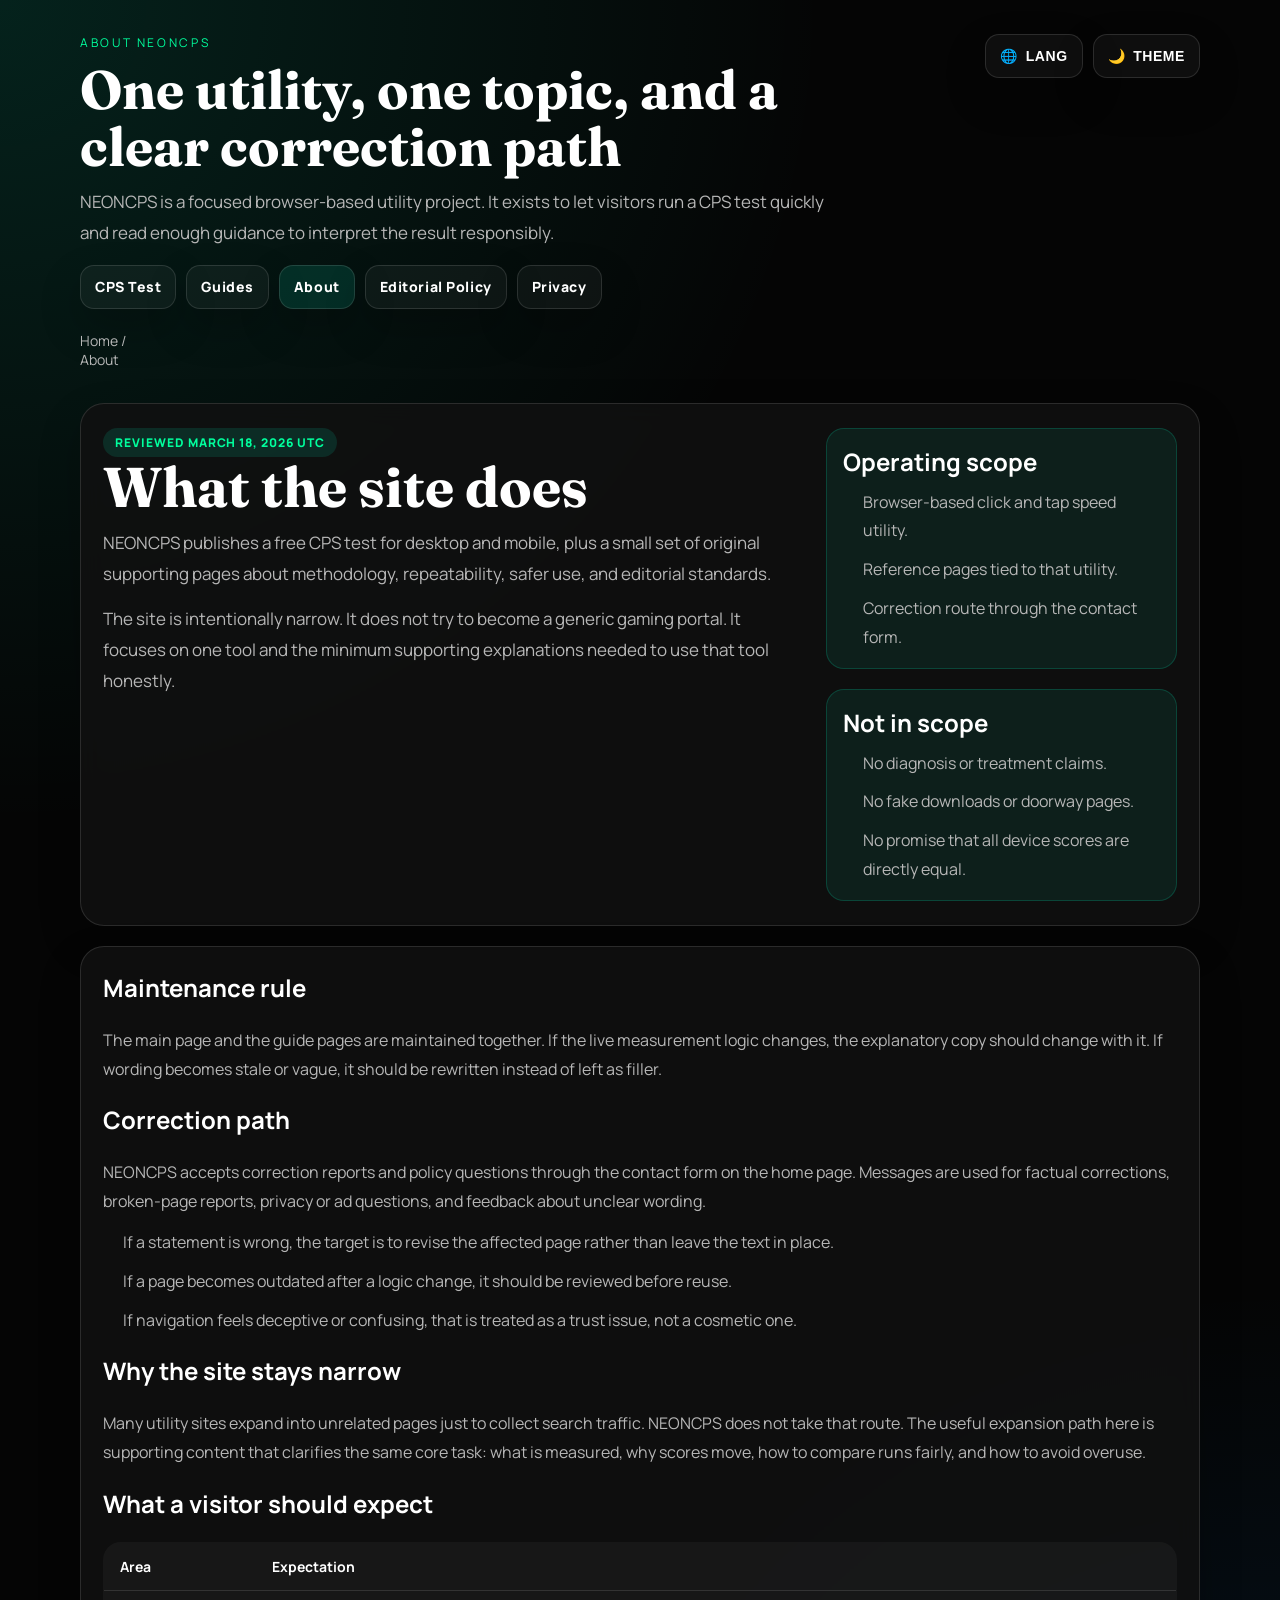
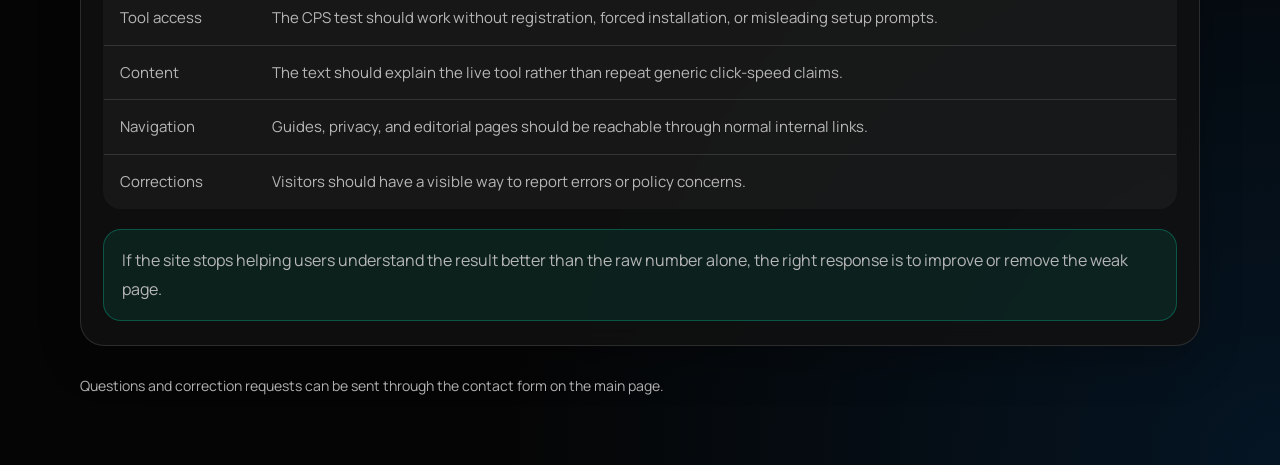
==== about/index.html @ b500c06c "Localize guide pages and fix favicon redirect" ====
<!DOCTYPE html>
<html lang="en">
<head>
  <meta charset="UTF-8">
  <meta name="viewport" content="width=device-width, initial-scale=1.0">
  <meta name="robots" content="index,follow,max-snippet:-1,max-image-preview:large,max-video-preview:-1">
  <meta name="description" content="About NEONCPS: site purpose, scope, maintenance rules, correction route, and how the CPS tool is reviewed and updated.">
  <meta name="author" content="NEONCPS">
  <meta name="google-adsense-account" content="ca-pub-9418686584056529">
  <meta name="theme-color" content="#050505">
  <link rel="canonical" href="https://neoncps.com/about/">
  <meta property="og:title" content="About NEONCPS | Scope, Purpose, and Contact Route">
  <meta property="og:description" content="Learn what NEONCPS is for, how its content is maintained, what the site does not claim, and how to report corrections.">
  <meta property="og:type" content="website">
  <meta property="og:url" content="https://neoncps.com/about/">
  <meta property="og:image" content="https://neoncps.com/og-image.png">
  <meta name="twitter:card" content="summary_large_image">
  <meta name="twitter:title" content="About NEONCPS | Scope, Purpose, and Contact Route">
  <meta name="twitter:description" content="Learn what NEONCPS is for, how its content is maintained, what the site does not claim, and how to report corrections.">
  <meta name="twitter:image" content="https://neoncps.com/og-image.png">
  <link rel="icon" href="/favicon.png" sizes="256x256" type="image/png">
  <link rel="icon" href="/favicon.svg" sizes="any" type="image/svg+xml">
  <link rel="apple-touch-icon" href="/favicon.png">
  <link rel="shortcut icon" href="/favicon.png" type="image/png">
  <title>About NEONCPS | Scope, Purpose, and Contact Route</title>
  <link rel="stylesheet" href="/docs.css">
  <script type="application/ld+json">
{
  "@context": "https://schema.org",
  "@type": "AboutPage",
  "url": "https://neoncps.com/about/",
  "name": "About NEONCPS",
  "description": "Scope, maintenance standards, and correction route for the NEONCPS site.",
  "dateModified": "2026-03-18"
}
  </script>
  <script defer src="/docs.js"></script>
</head>
<body class="lang-en">
<header class="shell topbar">
  <div class="topbar-row">
    <div class="title-block">
      <p class="eyebrow"><span class="lang-inline" data-lang="en">About NEONCPS</span><span class="lang-inline" data-lang="ko">NEONCPS 소개</span></p>
      <h1><span data-lang="en">One utility, one topic, and a clear correction path</span><span data-lang="ko">하나의 도구, 하나의 주제, 그리고 분명한 정정 경로</span></h1>
      <p class="sub" data-lang="en">NEONCPS is a focused browser-based utility project. It exists to let visitors run a CPS test quickly and read enough guidance to interpret the result responsibly.</p>
      <p class="sub" data-lang="ko">NEONCPS는 주제를 좁게 잡은 브라우저 기반 유틸리티 프로젝트입니다. 방문자가 빠르게 CPS 테스트를 하고, 그 결과를 무리 없이 해석할 수 있도록 필요한 설명까지 함께 제공합니다.</p>
    </div>
    <div class="topbar-actions">
      <button class="topbar-card" id="langToggle" type="button"><span>🌐</span><span id="langToggleText" data-i18n="langButton">LANG</span></button>
      <button class="topbar-card" id="themeToggle" type="button"><span id="themeIcon">🌙</span><span data-i18n="theme">THEME</span></button>
    </div>
  </div>
  <nav class="site-nav" aria-label="Primary">
    <a href="/"><span class="lang-inline" data-lang="en">CPS Test</span><span class="lang-inline" data-lang="ko">CPS 테스트</span></a>
    <a href="/guides/"><span class="lang-inline" data-lang="en">Guides</span><span class="lang-inline" data-lang="ko">가이드</span></a>
    <a href="/about/" aria-current="page"><span class="lang-inline" data-lang="en">About</span><span class="lang-inline" data-lang="ko">소개</span></a>
    <a href="/editorial-policy/"><span class="lang-inline" data-lang="en">Editorial Policy</span><span class="lang-inline" data-lang="ko">편집 기준</span></a>
    <a href="/privacy/"><span class="lang-inline" data-lang="en">Privacy</span><span class="lang-inline" data-lang="ko">개인정보</span></a>
  </nav>
</header>

<main class="shell article-shell">
  <div class="breadcrumbs"><a href="/">Home</a> / <span data-lang="en">About</span><span data-lang="ko">소개</span></div>

  <section class="panel hero-grid">
    <div class="hero-copy">
      <span class="kicker"><span class="lang-inline" data-lang="en">Reviewed March 18, 2026 UTC</span><span class="lang-inline" data-lang="ko">2026년 3월 18일 UTC 검토</span></span>
      <h1><span data-lang="en">What the site does</span><span data-lang="ko">이 사이트가 하는 일</span></h1>
      <p data-lang="en">NEONCPS publishes a free CPS test for desktop and mobile, plus a small set of original supporting pages about methodology, repeatability, safer use, and editorial standards.</p>
      <p data-lang="ko">NEONCPS는 데스크톱과 모바일에서 쓸 수 있는 무료 CPS 테스트와 함께, 측정 원리, 반복 비교, 안전한 사용, 편집 기준을 설명하는 독립 문서를 제공합니다.</p>
      <p data-lang="en">The site is intentionally narrow. It does not try to become a generic gaming portal. It focuses on one tool and the minimum supporting explanations needed to use that tool honestly.</p>
      <p data-lang="ko">사이트는 의도적으로 범위를 좁게 유지합니다. 일반 게임 포털처럼 확장하는 대신, 하나의 도구와 그 도구를 정직하게 이해하는 데 필요한 설명에 집중합니다.</p>
    </div>
    <aside class="hero-meta">
      <div class="meta-card">
        <h2><span data-lang="en">Operating scope</span><span data-lang="ko">운영 범위</span></h2>
        <ul class="meta-list">
          <li data-lang="en">Browser-based click and tap speed utility.</li>
          <li data-lang="ko">브라우저 기반 클릭·탭 속도 유틸리티.</li>
          <li data-lang="en">Reference pages tied to that utility.</li>
          <li data-lang="ko">그 유틸리티에 연결된 참고 문서.</li>
          <li data-lang="en">Correction route through the contact form.</li>
          <li data-lang="ko">문의 폼을 통한 정정 요청 경로.</li>
        </ul>
      </div>
      <div class="meta-card">
        <h2><span data-lang="en">Not in scope</span><span data-lang="ko">하지 않는 일</span></h2>
        <ul class="meta-list">
          <li data-lang="en">No diagnosis or treatment claims.</li>
          <li data-lang="ko">진단이나 치료 목적을 주장하지 않습니다.</li>
          <li data-lang="en">No fake downloads or doorway pages.</li>
          <li data-lang="ko">가짜 다운로드 버튼이나 도어웨이 페이지를 만들지 않습니다.</li>
          <li data-lang="en">No promise that all device scores are directly equal.</li>
          <li data-lang="ko">모든 기기 점수가 직접 동등하다고 말하지 않습니다.</li>
        </ul>
      </div>
    </aside>
  </section>

  <section class="panel article-body">
    <section>
      <h2><span data-lang="en">Maintenance rule</span><span data-lang="ko">유지보수 원칙</span></h2>
      <p data-lang="en">The main page and the guide pages are maintained together. If the live measurement logic changes, the explanatory copy should change with it. If wording becomes stale or vague, it should be rewritten instead of left as filler.</p>
      <p data-lang="ko">메인 페이지와 가이드 페이지는 함께 관리합니다. 실제 측정 로직이 바뀌면 설명 문구도 같이 바뀌어야 합니다. 문장이 낡거나 모호해지면 그대로 두지 않고 다시 써야 합니다.</p>
    </section>

    <section>
      <h2><span data-lang="en">Correction path</span><span data-lang="ko">정정 요청 경로</span></h2>
      <p data-lang="en">NEONCPS accepts correction reports and policy questions through the contact form on the home page. Messages are used for factual corrections, broken-page reports, privacy or ad questions, and feedback about unclear wording.</p>
      <p data-lang="ko">NEONCPS는 홈 페이지 문의 폼을 통해 정정 요청과 정책 관련 질문을 받습니다. 사실 오류, 깨진 페이지, 개인정보 및 광고 문의, 애매한 문장에 대한 피드백이 그 대상입니다.</p>
      <ul>
        <li data-lang="en">If a statement is wrong, the target is to revise the affected page rather than leave the text in place.</li>
        <li data-lang="ko">문장이 틀렸다면 그대로 두지 않고 해당 페이지를 수정하는 것이 원칙입니다.</li>
        <li data-lang="en">If a page becomes outdated after a logic change, it should be reviewed before reuse.</li>
        <li data-lang="ko">로직 변경 후 페이지가 오래되었다면 다시 쓰기 전에 먼저 검토해야 합니다.</li>
        <li data-lang="en">If navigation feels deceptive or confusing, that is treated as a trust issue, not a cosmetic one.</li>
        <li data-lang="ko">탐색이 기만적이거나 헷갈린다는 제보는 단순 미관 문제가 아니라 신뢰 문제로 봅니다.</li>
      </ul>
    </section>

    <section>
      <h2><span data-lang="en">Why the site stays narrow</span><span data-lang="ko">왜 범위를 좁게 유지하는가</span></h2>
      <p data-lang="en">Many utility sites expand into unrelated pages just to collect search traffic. NEONCPS does not take that route. The useful expansion path here is supporting content that clarifies the same core task: what is measured, why scores move, how to compare runs fairly, and how to avoid overuse.</p>
      <p data-lang="ko">많은 유틸리티 사이트가 검색 트래픽을 위해 관련 없는 페이지를 늘립니다. NEONCPS는 그 길을 택하지 않습니다. 여기서 의미 있는 확장은 무엇을 재는지, 왜 점수가 흔들리는지, 어떻게 공정하게 비교하는지, 어떻게 과사용을 피하는지 같은 같은 주제의 설명입니다.</p>
    </section>

    <section>
      <h2><span data-lang="en">What a visitor should expect</span><span data-lang="ko">방문자가 기대할 수 있는 것</span></h2>
      <table class="metric-table">
        <tr>
          <th><span data-lang="en">Area</span><span data-lang="ko">항목</span></th>
          <th><span data-lang="en">Expectation</span><span data-lang="ko">기대 기준</span></th>
        </tr>
        <tr>
          <td><span data-lang="en">Tool access</span><span data-lang="ko">도구 접근</span></td>
          <td><span data-lang="en">The CPS test should work without registration, forced installation, or misleading setup prompts.</span><span data-lang="ko">회원가입, 강제 설치, 오해를 부르는 단계 없이 CPS 테스트가 바로 동작해야 합니다.</span></td>
        </tr>
        <tr>
          <td><span data-lang="en">Content</span><span data-lang="ko">콘텐츠</span></td>
          <td><span data-lang="en">The text should explain the live tool rather than repeat generic click-speed claims.</span><span data-lang="ko">문서는 일반론을 반복하는 대신 실제 도구를 설명해야 합니다.</span></td>
        </tr>
        <tr>
          <td><span data-lang="en">Navigation</span><span data-lang="ko">탐색</span></td>
          <td><span data-lang="en">Guides, privacy, and editorial pages should be reachable through normal internal links.</span><span data-lang="ko">가이드, 개인정보, 편집 기준 페이지가 정상 내부 링크로 연결되어야 합니다.</span></td>
        </tr>
        <tr>
          <td><span data-lang="en">Corrections</span><span data-lang="ko">정정</span></td>
          <td><span data-lang="en">Visitors should have a visible way to report errors or policy concerns.</span><span data-lang="ko">방문자가 오류나 정책 문제를 신고할 수 있는 눈에 보이는 경로가 있어야 합니다.</span></td>
        </tr>
      </table>
    </section>

    <section class="article-callout">
      <p data-lang="en">If the site stops helping users understand the result better than the raw number alone, the right response is to improve or remove the weak page.</p>
      <p data-lang="ko">사이트가 숫자 하나보다 더 나은 이해를 주지 못하게 되면, 약한 페이지는 개선하거나 제거하는 것이 맞습니다.</p>
    </section>
  </section>
</main>

  <footer class="shell footer-note">
    <p data-lang="en">Questions and correction requests can be sent through the contact form on the main page.</p>
    <p data-lang="ko">질문과 정정 요청은 메인 페이지의 문의 폼으로 보낼 수 있습니다.</p>
  </footer>
</body>
</html>
---- docs.css ----
@import url('https://fonts.googleapis.com/css2?family=Fraunces:wght@600;700&family=Manrope:wght@400;600;700;800&display=swap');

:root {
  --bg: #050505;
  --panel: rgba(17, 17, 17, 0.86);
  --panel-soft: rgba(255, 255, 255, 0.04);
  --text: #ffffff;
  --muted: #b7b7b7;
  --accent: #00f5c4;
  --accent-2: #00ff9d;
  --line: rgba(255, 255, 255, 0.12);
  --shadow: 0 18px 42px rgba(0, 0, 0, 0.24);
  --tag-bg: rgba(0, 245, 196, 0.12);
}

body.light {
  --bg: #f7f4ef;
  --panel: rgba(255, 255, 255, 0.88);
  --panel-soft: rgba(0, 0, 0, 0.03);
  --text: #1d1a16;
  --muted: #62594f;
  --accent: #0088ff;
  --accent-2: #0d8d67;
  --line: rgba(0, 0, 0, 0.08);
  --shadow: 0 20px 40px rgba(20, 12, 5, 0.08);
  --tag-bg: rgba(13, 141, 103, 0.1);
}

* {
  box-sizing: border-box;
}

html {
  scroll-behavior: smooth;
}

body {
  margin: 0;
  min-height: 100vh;
  font-family: 'Manrope', system-ui, sans-serif;
  color: var(--text);
  background:
    radial-gradient(circle at top left, rgba(0, 245, 196, 0.12), transparent 34%),
    radial-gradient(circle at bottom right, rgba(0, 136, 255, 0.12), transparent 32%),
    var(--bg);
  padding: 34px 24px 54px;
}

a {
  color: var(--accent);
}

body.lang-ko [data-lang="ko"] { display: block; }
body.lang-en [data-lang="en"] { display: block; }
[data-lang] { display: none; }
body.lang-ko .lang-inline[data-lang="ko"],
body.lang-en .lang-inline[data-lang="en"] { display: inline; }
body.lang-ko .lang-inline[data-lang="en"],
body.lang-en .lang-inline[data-lang="ko"] { display: none; }

.shell {
  width: min(1120px, 100%);
  margin: 0 auto;
}

.topbar {
  display: grid;
  gap: 16px;
  margin-bottom: 22px;
}

.topbar-row {
  display: flex;
  flex-wrap: wrap;
  justify-content: space-between;
  gap: 16px;
  align-items: flex-start;
}

.title-block {
  max-width: 760px;
}

.eyebrow {
  margin: 0 0 10px;
  font-size: 12px;
  letter-spacing: 0.22em;
  text-transform: uppercase;
  color: var(--accent-2);
}

.title-block h1,
.hero-copy h1 {
  margin: 0 0 12px;
  font-family: 'Fraunces', serif;
  line-height: 1.06;
}

.title-block h1 {
  font-size: clamp(30px, 5vw, 54px);
}

.sub {
  margin: 0;
  color: var(--muted);
  font-size: 17px;
  line-height: 1.8;
}

.topbar-actions,
.site-nav {
  display: flex;
  flex-wrap: wrap;
  gap: 10px;
}

.topbar-card,
.site-nav a {
  display: inline-flex;
  align-items: center;
  justify-content: center;
  gap: 8px;
  min-height: 44px;
  padding: 10px 14px;
  border-radius: 14px;
  border: 1px solid var(--line);
  background: var(--panel-soft);
  color: var(--text);
  text-decoration: none;
  font-size: 14px;
  font-weight: 800;
  letter-spacing: 0.04em;
  box-shadow: var(--shadow);
  cursor: pointer;
}

.topbar-card {
  appearance: none;
}

.site-nav a[aria-current='page'] {
  background: var(--tag-bg);
}

.breadcrumbs {
  margin-bottom: 14px;
  color: var(--muted);
  font-size: 14px;
}

.breadcrumbs a {
  color: inherit;
  text-decoration: none;
}

.article-shell {
  display: grid;
  gap: 20px;
}

.panel {
  background: var(--panel);
  border: 1px solid var(--line);
  border-radius: 24px;
  padding: 24px 22px;
  box-shadow: var(--shadow);
  backdrop-filter: blur(12px);
}

.hero-grid {
  display: grid;
  grid-template-columns: minmax(0, 2fr) minmax(260px, 1fr);
  gap: 20px;
}

.hero-copy h1 {
  font-size: clamp(34px, 5vw, 56px);
}

.hero-copy p {
  margin: 0 0 14px;
  color: var(--muted);
  font-size: 17px;
  line-height: 1.82;
}

.hero-meta,
.article-body {
  display: grid;
  gap: 20px;
}

.meta-card {
  padding: 16px;
  border-radius: 18px;
  border: 1px solid rgba(0, 245, 196, 0.18);
  background: rgba(0, 245, 196, 0.07);
}

.meta-card h2,
.meta-card h3,
.article-body h2,
.article-body h3 {
  margin: 0 0 10px;
}

.meta-list,
.reference-list,
.article-list,
.article-body ul,
.article-body ol {
  margin: 0;
  padding-left: 20px;
  display: grid;
  gap: 10px;
}

.meta-card p,
.meta-card li,
.article-body p,
.article-body li {
  margin: 0;
  color: var(--muted);
  line-height: 1.8;
  font-size: 16px;
}

.article-body section {
  display: grid;
  gap: 12px;
}

.kicker {
  display: inline-flex;
  align-items: center;
  gap: 8px;
  width: fit-content;
  padding: 6px 12px;
  border-radius: 999px;
  background: var(--tag-bg);
  color: var(--accent-2);
  font-size: 12px;
  font-weight: 800;
  letter-spacing: 0.08em;
  text-transform: uppercase;
}

.card-grid {
  display: grid;
  grid-template-columns: repeat(auto-fit, minmax(240px, 1fr));
  gap: 18px;
}

.link-card {
  display: grid;
  gap: 10px;
  text-decoration: none;
  color: inherit;
}

.link-card strong {
  font-size: 21px;
}

.link-card p {
  margin: 0;
  color: var(--muted);
  line-height: 1.75;
}

.article-callout {
  padding: 16px 18px;
  border-radius: 18px;
  border: 1px solid rgba(0, 245, 196, 0.25);
  background: rgba(0, 245, 196, 0.08);
}

.article-callout p {
  margin: 0;
}

.metric-table {
  width: 100%;
  border-collapse: collapse;
  overflow: hidden;
  border-radius: 18px;
  border: 1px solid var(--line);
  background: var(--panel-soft);
}

.metric-table th,
.metric-table td {
  padding: 14px 16px;
  border-bottom: 1px solid var(--line);
  text-align: left;
  vertical-align: top;
}

.metric-table tr:last-child td {
  border-bottom: 0;
}

.metric-table th {
  color: var(--text);
  font-size: 14px;
}

.metric-table td {
  color: var(--muted);
  font-size: 15px;
  line-height: 1.7;
}

.footer-note {
  margin-top: 28px;
  color: var(--muted);
  font-size: 14px;
  line-height: 1.7;
}

.footer-note a {
  color: inherit;
}

@media (max-width: 760px) {
  body {
    padding: 24px 16px 40px;
  }

  .hero-grid {
    grid-template-columns: 1fr;
  }

  .site-nav a,
  .topbar-card {
    flex: 1 1 150px;
  }

  .panel {
    padding: 20px 18px;
  }

  .hero-copy p,
  .sub,
  .article-body p,
  .article-body li,
  .meta-card p,
  .meta-card li {
    font-size: 15px;
  }
}
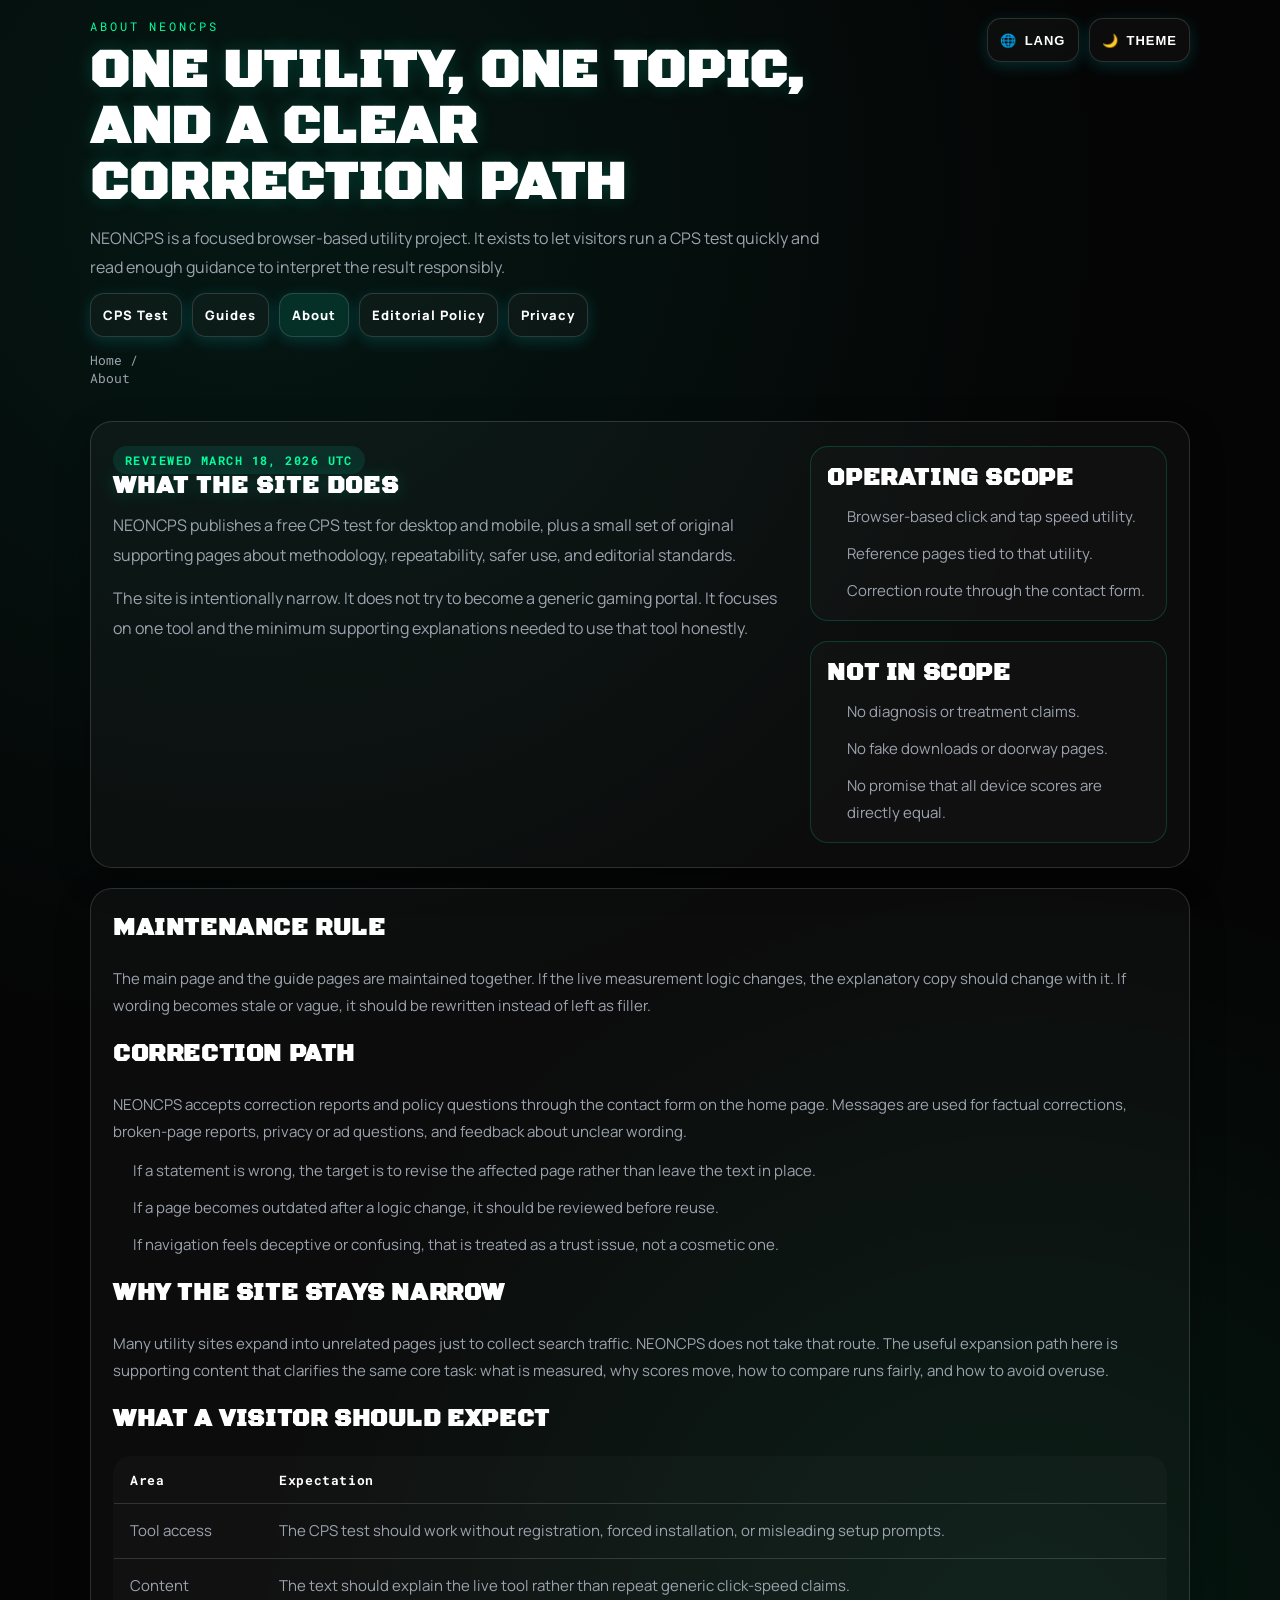
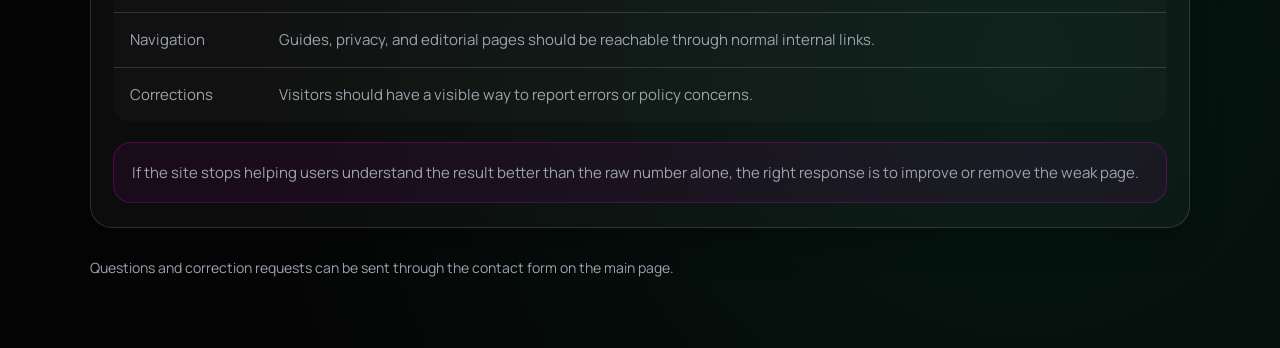
==== commit bf027ea2: "Polish localized docs and reduce language flash" ====
--- a/about/index.html
+++ b/about/index.html
@@ -23,6 +23,23 @@
   <link rel="apple-touch-icon" href="/favicon.png">
   <link rel="shortcut icon" href="/favicon.png" type="image/png">
   <title>About NEONCPS | Scope, Purpose, and Contact Route</title>
+  <script>
+  (function () {
+    try {
+      var storedLang = localStorage.getItem('neon_lang');
+      var lang = storedLang === 'ko' || storedLang === 'en'
+        ? storedLang
+        : ((navigator.language || '').toLowerCase().startsWith('ko') ? 'ko' : 'en');
+      document.documentElement.classList.add(lang === 'ko' ? 'lang-ko' : 'lang-en');
+      document.documentElement.setAttribute('lang', lang);
+      if ((localStorage.getItem('neon_theme') || 'dark') === 'light') {
+        document.documentElement.classList.add('light');
+      }
+    } catch (err) {
+      document.documentElement.classList.add('lang-en');
+    }
+  })();
+</script>
   <link rel="stylesheet" href="/docs.css">
   <script type="application/ld+json">
 {
@@ -36,7 +53,7 @@
   </script>
   <script defer src="/docs.js"></script>
 </head>
-<body class="lang-en">
+<body class="docs-page">
 <header class="shell topbar">
   <div class="topbar-row">
     <div class="title-block">
@@ -46,8 +63,8 @@
       <p class="sub" data-lang="ko">NEONCPS는 주제를 좁게 잡은 브라우저 기반 유틸리티 프로젝트입니다. 방문자가 빠르게 CPS 테스트를 하고, 그 결과를 무리 없이 해석할 수 있도록 필요한 설명까지 함께 제공합니다.</p>
     </div>
     <div class="topbar-actions">
-      <button class="topbar-card" id="langToggle" type="button"><span>🌐</span><span id="langToggleText" data-i18n="langButton">LANG</span></button>
-      <button class="topbar-card" id="themeToggle" type="button"><span id="themeIcon">🌙</span><span data-i18n="theme">THEME</span></button>
+      <button class="topbar-card" id="langToggle" type="button"><span>🌐</span><span id="langToggleText"><span class="lang-inline" data-lang="en">LANG</span><span class="lang-inline" data-lang="ko">언어</span></span></button>
+      <button class="topbar-card" id="themeToggle" type="button"><span id="themeIcon">🌙</span><span><span class="lang-inline" data-lang="en">THEME</span><span class="lang-inline" data-lang="ko">테마</span></span></button>
     </div>
   </div>
   <nav class="site-nav" aria-label="Primary">
@@ -60,7 +77,7 @@
 </header>
 
 <main class="shell article-shell">
-  <div class="breadcrumbs"><a href="/">Home</a> / <span data-lang="en">About</span><span data-lang="ko">소개</span></div>
+  <div class="breadcrumbs"><a href="/"><span class="lang-inline" data-lang="en">Home</span><span class="lang-inline" data-lang="ko">홈</span></a> / <span data-lang="en">About</span><span data-lang="ko">소개</span></div>
 
   <section class="panel hero-grid">
     <div class="hero-copy">
--- a/docs.css
+++ b/docs.css
@@ -1,33 +1,35 @@
-@import url('https://fonts.googleapis.com/css2?family=Fraunces:wght@600;700&family=Manrope:wght@400;600;700;800&display=swap');
+@import url('https://fonts.googleapis.com/css2?family=Black+Ops+One&family=Manrope:wght@400;700;800&family=Roboto+Mono:wght@400;700&display=swap');
 
 :root {
   --bg: #050505;
-  --panel: rgba(17, 17, 17, 0.86);
-  --panel-soft: rgba(255, 255, 255, 0.04);
+  --surface: #111;
   --text: #ffffff;
-  --muted: #b7b7b7;
-  --accent: #00f5c4;
-  --accent-2: #00ff9d;
-  --line: rgba(255, 255, 255, 0.12);
-  --shadow: 0 18px 42px rgba(0, 0, 0, 0.24);
-  --tag-bg: rgba(0, 245, 196, 0.12);
-}
-
-body.light {
+  --muted: #9ca3af;
+  --neon-blue: #00f5c4;
+  --neon-pink: #ff00ff;
+  --neon-green: #00ff9d;
+  --panel-bg: rgba(255, 255, 255, 0.03);
+  --border: rgba(255, 255, 255, 0.14);
+  --shadow: rgba(0, 243, 255, 0.16);
+}
+
+body.light,
+html.light body {
   --bg: #f7f4ef;
-  --panel: rgba(255, 255, 255, 0.88);
-  --panel-soft: rgba(0, 0, 0, 0.03);
+  --surface: #ffffff;
   --text: #1d1a16;
-  --muted: #62594f;
-  --accent: #0088ff;
-  --accent-2: #0d8d67;
-  --line: rgba(0, 0, 0, 0.08);
-  --shadow: 0 20px 40px rgba(20, 12, 5, 0.08);
-  --tag-bg: rgba(13, 141, 103, 0.1);
+  --muted: #5f564d;
+  --neon-blue: #0088ff;
+  --neon-pink: #d000ff;
+  --neon-green: #00a86b;
+  --panel-bg: rgba(0, 0, 0, 0.05);
+  --border: rgba(0, 0, 0, 0.1);
+  --shadow: rgba(0, 0, 0, 0.06);
 }
 
 * {
   box-sizing: border-box;
+  -webkit-tap-highlight-color: transparent;
 }
 
 html {
@@ -37,43 +39,54 @@
 body {
   margin: 0;
   min-height: 100vh;
-  font-family: 'Manrope', system-ui, sans-serif;
+  font-family: 'Manrope', sans-serif;
   color: var(--text);
-  background:
-    radial-gradient(circle at top left, rgba(0, 245, 196, 0.12), transparent 34%),
-    radial-gradient(circle at bottom right, rgba(0, 136, 255, 0.12), transparent 32%),
-    var(--bg);
-  padding: 34px 24px 54px;
+  background-color: var(--bg);
+  background-image:
+    radial-gradient(circle at 20% 10%, rgba(0, 245, 196, 0.08), transparent 42%),
+    radial-gradient(circle at 80% 85%, rgba(0, 255, 157, 0.08), transparent 40%);
+  padding: 18px 0 54px;
 }
 
 a {
-  color: var(--accent);
-}
-
-body.lang-ko [data-lang="ko"] { display: block; }
-body.lang-en [data-lang="en"] { display: block; }
+  color: var(--neon-blue);
+}
+
+a:hover {
+  text-shadow: 0 0 10px rgba(0, 245, 196, 0.25);
+}
+
+body.lang-ko [data-lang="ko"],
+html.lang-ko body [data-lang="ko"] { display: block; }
+body.lang-en [data-lang="en"],
+html.lang-en body [data-lang="en"] { display: block; }
 [data-lang] { display: none; }
 body.lang-ko .lang-inline[data-lang="ko"],
-body.lang-en .lang-inline[data-lang="en"] { display: inline; }
+html.lang-ko body .lang-inline[data-lang="ko"],
+body.lang-en .lang-inline[data-lang="en"],
+html.lang-en body .lang-inline[data-lang="en"] { display: inline; }
 body.lang-ko .lang-inline[data-lang="en"],
-body.lang-en .lang-inline[data-lang="ko"] { display: none; }
+html.lang-ko body .lang-inline[data-lang="en"],
+body.lang-en .lang-inline[data-lang="ko"],
+html.lang-en body .lang-inline[data-lang="ko"] { display: none; }
 
 .shell {
-  width: min(1120px, 100%);
+  width: 92%;
+  max-width: 1100px;
   margin: 0 auto;
 }
 
 .topbar {
   display: grid;
-  gap: 16px;
-  margin-bottom: 22px;
+  gap: 12px;
+  margin: 0 auto 14px;
 }
 
 .topbar-row {
   display: flex;
   flex-wrap: wrap;
   justify-content: space-between;
-  gap: 16px;
+  gap: 12px;
   align-items: flex-start;
 }
 
@@ -84,27 +97,31 @@
 .eyebrow {
   margin: 0 0 10px;
   font-size: 12px;
-  letter-spacing: 0.22em;
+  letter-spacing: 0.24em;
   text-transform: uppercase;
-  color: var(--accent-2);
+  color: var(--neon-green);
+  font-family: 'Roboto Mono', monospace;
 }
 
 .title-block h1,
 .hero-copy h1 {
   margin: 0 0 12px;
-  font-family: 'Fraunces', serif;
-  line-height: 1.06;
+  font-family: 'Black Ops One', system-ui, sans-serif;
+  line-height: 1.04;
+  letter-spacing: 1px;
+  text-transform: uppercase;
+  text-shadow: 0 0 18px rgba(0, 245, 196, 0.18);
 }
 
 .title-block h1 {
-  font-size: clamp(30px, 5vw, 54px);
+  font-size: clamp(32px, 5vw, 54px);
 }
 
 .sub {
   margin: 0;
   color: var(--muted);
-  font-size: 17px;
-  line-height: 1.8;
+  font-size: 16px;
+  line-height: 1.78;
 }
 
 .topbar-actions,
@@ -116,22 +133,40 @@
 
 .topbar-card,
 .site-nav a {
+  background: var(--panel-bg);
+  border: 1px solid var(--border);
+  color: var(--text);
+  padding: 8px 12px;
+  border-radius: 14px;
+  font-size: 13px;
+  font-weight: 800;
+  letter-spacing: 1px;
   display: inline-flex;
   align-items: center;
   justify-content: center;
   gap: 8px;
   min-height: 44px;
-  padding: 10px 14px;
-  border-radius: 14px;
-  border: 1px solid var(--line);
-  background: var(--panel-soft);
-  color: var(--text);
   text-decoration: none;
-  font-size: 14px;
-  font-weight: 800;
-  letter-spacing: 0.04em;
-  box-shadow: var(--shadow);
   cursor: pointer;
+  box-shadow: 0 4px 15px var(--shadow);
+  transition: 0.2s;
+}
+
+.topbar-card,
+.site-nav a {
+  user-select: none;
+  -webkit-user-select: none;
+}
+
+.topbar-card:hover,
+.site-nav a:hover,
+.panel:hover {
+  box-shadow: 0 0 14px rgba(0, 255, 157, 0.35), 0 0 28px rgba(0, 245, 196, 0.25);
+}
+
+.topbar-card:active,
+.site-nav a:active {
+  transform: scale(0.96);
 }
 
 .topbar-card {
@@ -139,13 +174,14 @@
 }
 
 .site-nav a[aria-current='page'] {
-  background: var(--tag-bg);
+  background: rgba(0, 245, 196, 0.12);
 }
 
 .breadcrumbs {
   margin-bottom: 14px;
   color: var(--muted);
-  font-size: 14px;
+  font-size: 13px;
+  font-family: 'Roboto Mono', monospace;
 }
 
 .breadcrumbs a {
@@ -159,29 +195,25 @@
 }
 
 .panel {
-  background: var(--panel);
-  border: 1px solid var(--line);
-  border-radius: 24px;
+  background: var(--panel-bg);
+  border: 1px solid var(--border);
+  border-radius: 22px;
   padding: 24px 22px;
-  box-shadow: var(--shadow);
-  backdrop-filter: blur(12px);
+  box-shadow: 0 12px 34px rgba(0, 0, 0, 0.28);
+  transition: box-shadow 0.2s ease, transform 0.2s ease;
 }
 
 .hero-grid {
   display: grid;
-  grid-template-columns: minmax(0, 2fr) minmax(260px, 1fr);
+  grid-template-columns: minmax(0, 1.9fr) minmax(260px, 1fr);
   gap: 20px;
-}
-
-.hero-copy h1 {
-  font-size: clamp(34px, 5vw, 56px);
 }
 
 .hero-copy p {
   margin: 0 0 14px;
   color: var(--muted);
-  font-size: 17px;
-  line-height: 1.82;
+  font-size: 16px;
+  line-height: 1.84;
 }
 
 .hero-meta,
@@ -194,7 +226,7 @@
   padding: 16px;
   border-radius: 18px;
   border: 1px solid rgba(0, 245, 196, 0.18);
-  background: rgba(0, 245, 196, 0.07);
+  background: rgba(255, 255, 255, 0.02);
 }
 
 .meta-card h2,
@@ -204,6 +236,15 @@
   margin: 0 0 10px;
 }
 
+.article-body h2,
+.article-body h3,
+.meta-card h2,
+.meta-card h3 {
+  font-family: 'Black Ops One', system-ui, sans-serif;
+  letter-spacing: 0.6px;
+  text-transform: uppercase;
+}
+
 .meta-list,
 .reference-list,
 .article-list,
@@ -222,7 +263,7 @@
   margin: 0;
   color: var(--muted);
   line-height: 1.8;
-  font-size: 16px;
+  font-size: 15px;
 }
 
 .article-body section {
@@ -237,12 +278,13 @@
   width: fit-content;
   padding: 6px 12px;
   border-radius: 999px;
-  background: var(--tag-bg);
-  color: var(--accent-2);
+  background: rgba(0, 245, 196, 0.1);
+  color: var(--neon-green);
   font-size: 12px;
-  font-weight: 800;
-  letter-spacing: 0.08em;
+  font-weight: 700;
+  letter-spacing: 0.12em;
   text-transform: uppercase;
+  font-family: 'Roboto Mono', monospace;
 }
 
 .card-grid {
@@ -259,7 +301,8 @@
 }
 
 .link-card strong {
-  font-size: 21px;
+  font-size: 22px;
+  line-height: 1.18;
 }
 
 .link-card p {
@@ -271,8 +314,8 @@
 .article-callout {
   padding: 16px 18px;
   border-radius: 18px;
-  border: 1px solid rgba(0, 245, 196, 0.25);
-  background: rgba(0, 245, 196, 0.08);
+  border: 1px solid rgba(255, 0, 255, 0.22);
+  background: rgba(255, 0, 255, 0.06);
 }
 
 .article-callout p {
@@ -284,14 +327,14 @@
   border-collapse: collapse;
   overflow: hidden;
   border-radius: 18px;
-  border: 1px solid var(--line);
-  background: var(--panel-soft);
+  border: 1px solid var(--border);
+  background: rgba(255, 255, 255, 0.02);
 }
 
 .metric-table th,
 .metric-table td {
   padding: 14px 16px;
-  border-bottom: 1px solid var(--line);
+  border-bottom: 1px solid var(--border);
   text-align: left;
   vertical-align: top;
 }
@@ -302,7 +345,9 @@
 
 .metric-table th {
   color: var(--text);
-  font-size: 14px;
+  font-size: 13px;
+  font-family: 'Roboto Mono', monospace;
+  letter-spacing: 0.05em;
 }
 
 .metric-table td {
@@ -324,7 +369,7 @@
 
 @media (max-width: 760px) {
   body {
-    padding: 24px 16px 40px;
+    padding: 16px 0 40px;
   }
 
   .hero-grid {
@@ -338,6 +383,11 @@
 
   .panel {
     padding: 20px 18px;
+  }
+
+  .title-block h1,
+  .hero-copy h1 {
+    font-size: clamp(28px, 8vw, 40px);
   }
 
   .hero-copy p,
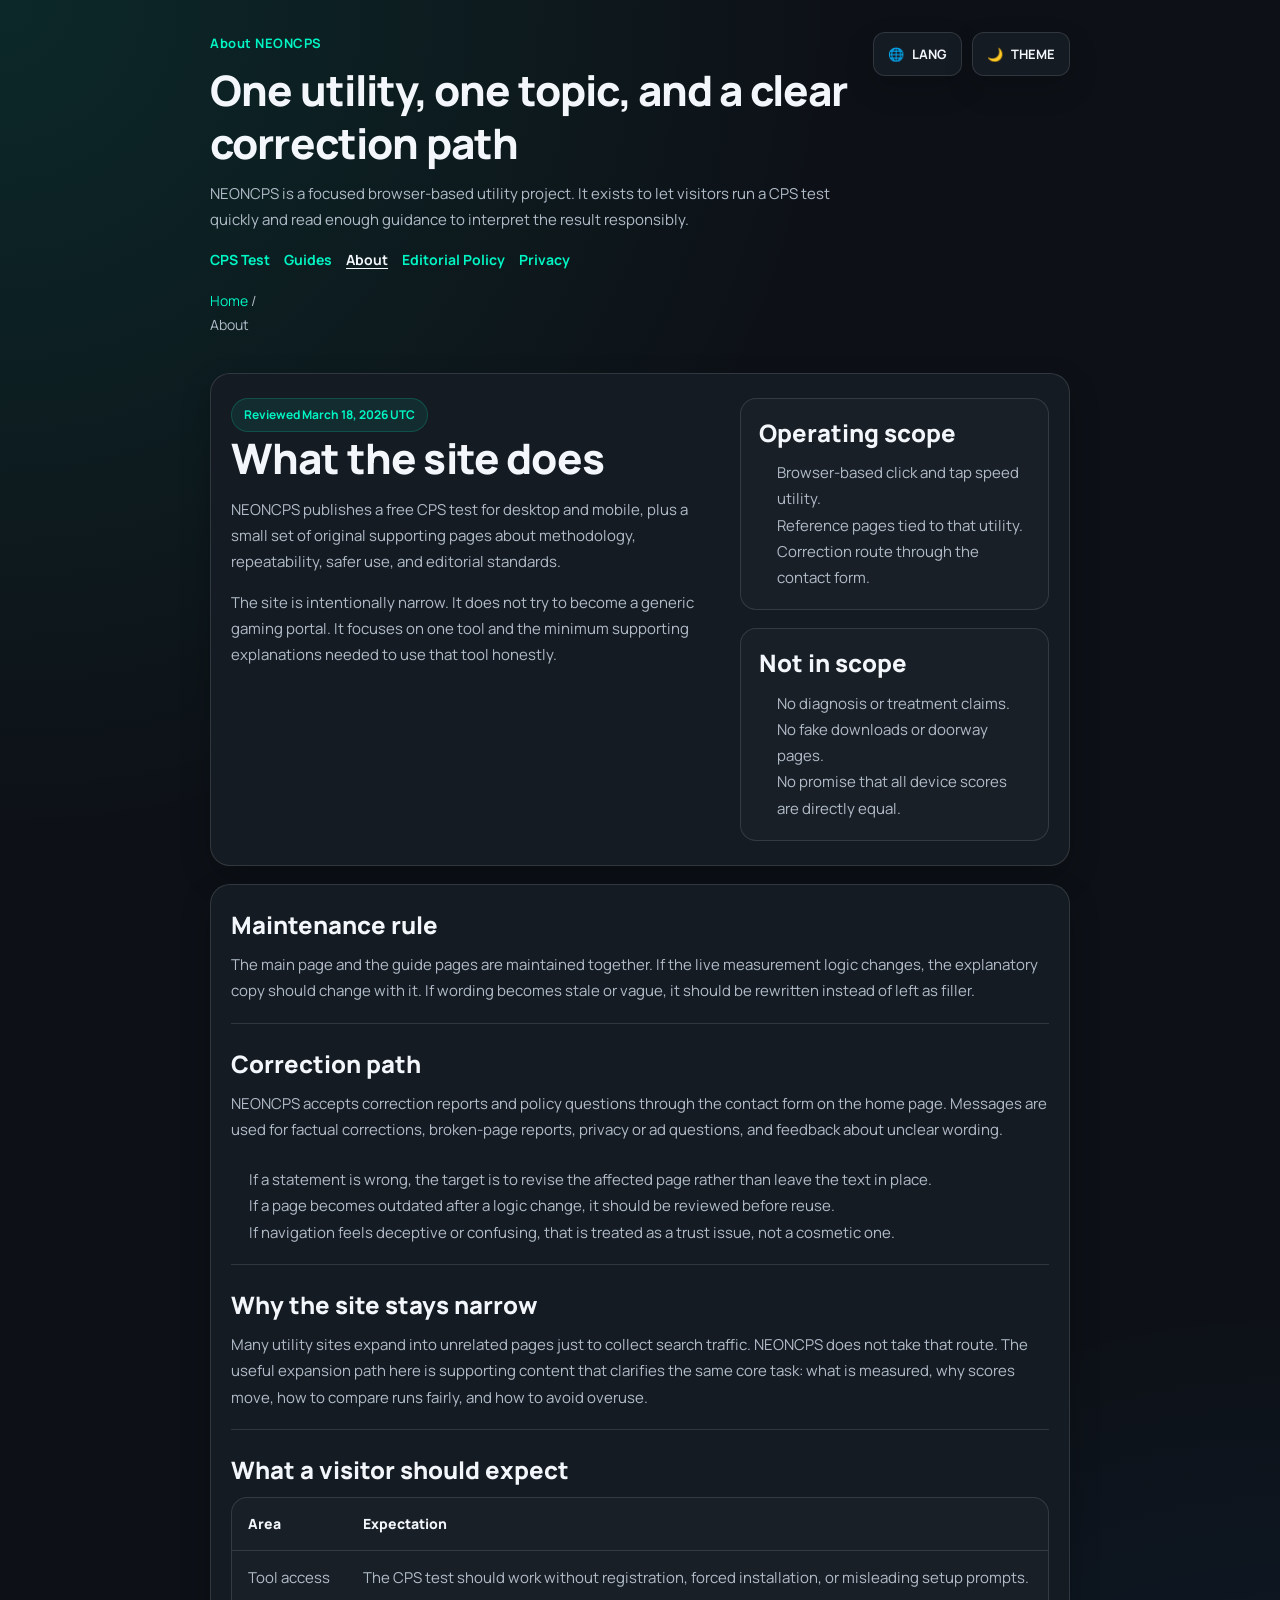
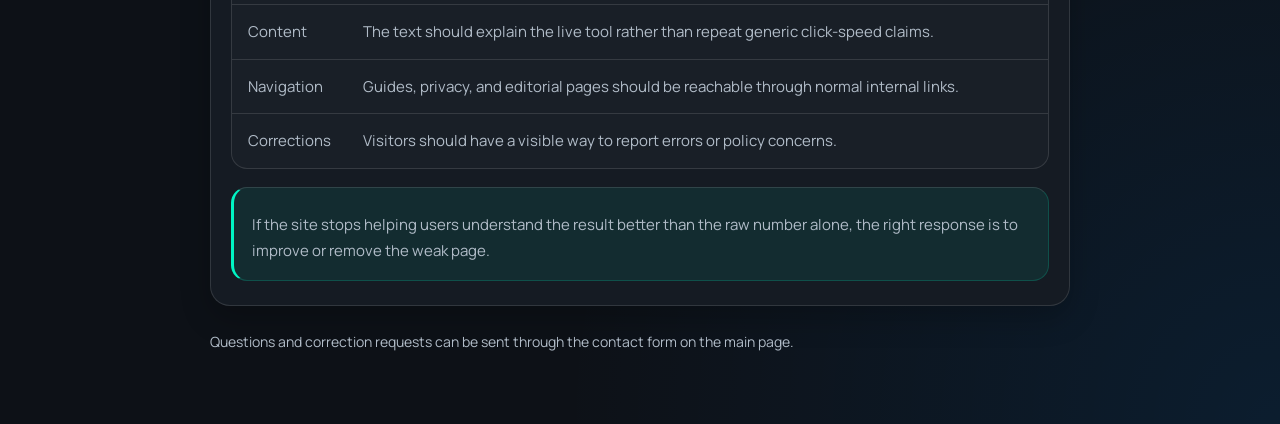
==== commit 70060dcd: "Improve mobile web app foundations" ====
--- a/about/index.html
+++ b/about/index.html
@@ -2,12 +2,19 @@
 <html lang="en">
 <head>
   <meta charset="UTF-8">
-  <meta name="viewport" content="width=device-width, initial-scale=1.0">
+  <meta name="viewport" content="width=device-width, initial-scale=1.0, viewport-fit=cover">
   <meta name="robots" content="index,follow,max-snippet:-1,max-image-preview:large,max-video-preview:-1">
   <meta name="description" content="About NEONCPS: site purpose, scope, maintenance rules, correction route, and how the CPS tool is reviewed and updated.">
   <meta name="author" content="NEONCPS">
   <meta name="google-adsense-account" content="ca-pub-9418686584056529">
   <meta name="theme-color" content="#050505">
+  <meta name="color-scheme" content="dark light">
+  <meta name="application-name" content="NEONCPS">
+  <meta name="apple-mobile-web-app-capable" content="yes">
+  <meta name="apple-mobile-web-app-status-bar-style" content="black-translucent">
+  <meta name="apple-mobile-web-app-title" content="NEONCPS">
+  <meta name="mobile-web-app-capable" content="yes">
+  <link rel="manifest" href="/manifest.webmanifest">
   <link rel="canonical" href="https://neoncps.com/about/">
   <meta property="og:title" content="About NEONCPS | Scope, Purpose, and Contact Route">
   <meta property="og:description" content="Learn what NEONCPS is for, how its content is maintained, what the site does not claim, and how to report corrections.">
--- a/docs.css
+++ b/docs.css
@@ -1,30 +1,26 @@
-@import url('https://fonts.googleapis.com/css2?family=Black+Ops+One&family=Manrope:wght@400;700;800&family=Roboto+Mono:wght@400;700&display=swap');
+@import url('https://fonts.googleapis.com/css2?family=Manrope:wght@400;600;700;800&display=swap');
 
 :root {
-  --bg: #050505;
-  --surface: #111;
-  --text: #ffffff;
-  --muted: #9ca3af;
-  --neon-blue: #00f5c4;
-  --neon-pink: #ff00ff;
-  --neon-green: #00ff9d;
-  --panel-bg: rgba(255, 255, 255, 0.03);
-  --border: rgba(255, 255, 255, 0.14);
-  --shadow: rgba(0, 243, 255, 0.16);
+  --bg: #0d1117;
+  --panel: #151b23;
+  --panel-soft: rgba(255, 255, 255, 0.02);
+  --text: #f3f7fb;
+  --muted: #b1bcc8;
+  --line: rgba(255, 255, 255, 0.12);
+  --accent: #00f5c4;
+  --accent-soft: rgba(0, 245, 196, 0.08);
 }
 
 body.light,
 html.light body {
-  --bg: #f7f4ef;
-  --surface: #ffffff;
-  --text: #1d1a16;
-  --muted: #5f564d;
-  --neon-blue: #0088ff;
-  --neon-pink: #d000ff;
-  --neon-green: #00a86b;
-  --panel-bg: rgba(0, 0, 0, 0.05);
-  --border: rgba(0, 0, 0, 0.1);
-  --shadow: rgba(0, 0, 0, 0.06);
+  --bg: #f6f2eb;
+  --panel: #ffffff;
+  --panel-soft: rgba(15, 23, 42, 0.03);
+  --text: #18212b;
+  --muted: #5f6a75;
+  --line: rgba(15, 23, 42, 0.12);
+  --accent: #0088ff;
+  --accent-soft: rgba(0, 136, 255, 0.08);
 }
 
 * {
@@ -39,210 +35,214 @@
 body {
   margin: 0;
   min-height: 100vh;
-  font-family: 'Manrope', sans-serif;
+  font-family: 'Manrope', system-ui, sans-serif;
   color: var(--text);
-  background-color: var(--bg);
-  background-image:
-    radial-gradient(circle at 20% 10%, rgba(0, 245, 196, 0.08), transparent 42%),
-    radial-gradient(circle at 80% 85%, rgba(0, 255, 157, 0.08), transparent 40%);
-  padding: 18px 0 54px;
+  line-height: 1.7;
+  background:
+    radial-gradient(circle at top left, rgba(0, 245, 196, 0.10), transparent 35%),
+    radial-gradient(circle at bottom right, rgba(0, 136, 255, 0.10), transparent 30%),
+    var(--bg);
+  padding: calc(32px + env(safe-area-inset-top)) calc(16px + env(safe-area-inset-right)) calc(56px + env(safe-area-inset-bottom)) calc(16px + env(safe-area-inset-left));
 }
 
 a {
-  color: var(--neon-blue);
+  color: var(--accent);
 }
 
 a:hover {
-  text-shadow: 0 0 10px rgba(0, 245, 196, 0.25);
+  text-decoration: underline;
+  text-decoration-thickness: 1px;
+  text-underline-offset: 0.18em;
 }
 
 body.lang-ko [data-lang="ko"],
-html.lang-ko body [data-lang="ko"] { display: block; }
+html.lang-ko body [data-lang="ko"] {
+  display: block;
+}
+
 body.lang-en [data-lang="en"],
-html.lang-en body [data-lang="en"] { display: block; }
-[data-lang] { display: none; }
+html.lang-en body [data-lang="en"] {
+  display: block;
+}
+
+[data-lang] {
+  display: none;
+}
+
 body.lang-ko .lang-inline[data-lang="ko"],
 html.lang-ko body .lang-inline[data-lang="ko"],
 body.lang-en .lang-inline[data-lang="en"],
-html.lang-en body .lang-inline[data-lang="en"] { display: inline; }
+html.lang-en body .lang-inline[data-lang="en"] {
+  display: inline;
+}
+
 body.lang-ko .lang-inline[data-lang="en"],
 html.lang-ko body .lang-inline[data-lang="en"],
 body.lang-en .lang-inline[data-lang="ko"],
-html.lang-en body .lang-inline[data-lang="ko"] { display: none; }
+html.lang-en body .lang-inline[data-lang="ko"] {
+  display: none;
+}
 
 .shell {
-  width: 92%;
-  max-width: 1100px;
+  width: 100%;
+  max-width: 860px;
   margin: 0 auto;
 }
 
 .topbar {
   display: grid;
-  gap: 12px;
-  margin: 0 auto 14px;
+  gap: 14px;
+  margin: 0 auto 18px;
 }
 
 .topbar-row {
   display: flex;
   flex-wrap: wrap;
   justify-content: space-between;
-  gap: 12px;
   align-items: flex-start;
+  gap: 16px;
 }
 
 .title-block {
-  max-width: 760px;
+  max-width: 640px;
 }
 
 .eyebrow {
   margin: 0 0 10px;
-  font-size: 12px;
-  letter-spacing: 0.24em;
-  text-transform: uppercase;
-  color: var(--neon-green);
-  font-family: 'Roboto Mono', monospace;
+  color: var(--accent);
+  font-size: 13px;
+  font-weight: 700;
+  letter-spacing: 0.04em;
 }
 
 .title-block h1,
 .hero-copy h1 {
   margin: 0 0 12px;
-  font-family: 'Black Ops One', system-ui, sans-serif;
-  line-height: 1.04;
-  letter-spacing: 1px;
-  text-transform: uppercase;
-  text-shadow: 0 0 18px rgba(0, 245, 196, 0.18);
-}
-
-.title-block h1 {
-  font-size: clamp(32px, 5vw, 54px);
+  line-height: 1.25;
+  font-size: clamp(30px, 5vw, 42px);
+  font-weight: 800;
+  letter-spacing: -0.02em;
 }
 
 .sub {
   margin: 0;
   color: var(--muted);
-  font-size: 16px;
-  line-height: 1.78;
-}
-
-.topbar-actions,
-.site-nav {
+  font-size: 15px;
+  line-height: 1.75;
+}
+
+.topbar-actions {
   display: flex;
   flex-wrap: wrap;
   gap: 10px;
 }
 
-.topbar-card,
-.site-nav a {
-  background: var(--panel-bg);
-  border: 1px solid var(--border);
+.topbar-card {
+  appearance: none;
+  background: var(--panel);
+  border: 1px solid var(--line);
   color: var(--text);
-  padding: 8px 12px;
-  border-radius: 14px;
-  font-size: 13px;
-  font-weight: 800;
-  letter-spacing: 1px;
+  padding: 10px 14px;
+  border-radius: 12px;
+  min-height: 44px;
   display: inline-flex;
   align-items: center;
   justify-content: center;
   gap: 8px;
-  min-height: 44px;
+  font: inherit;
+  font-size: 13px;
+  font-weight: 700;
   text-decoration: none;
   cursor: pointer;
-  box-shadow: 0 4px 15px var(--shadow);
-  transition: 0.2s;
-}
-
-.topbar-card,
+  box-shadow: 0 12px 30px rgba(0, 0, 0, 0.16);
+  transition: border-color 0.2s ease, transform 0.2s ease, background-color 0.2s ease;
+}
+
+.topbar-card:hover {
+  border-color: rgba(0, 245, 196, 0.32);
+}
+
+.topbar-card:active {
+  transform: scale(0.98);
+}
+
+.site-nav {
+  display: flex;
+  flex-wrap: wrap;
+  gap: 14px;
+}
+
 .site-nav a {
-  user-select: none;
-  -webkit-user-select: none;
-}
-
-.topbar-card:hover,
-.site-nav a:hover,
-.panel:hover {
-  box-shadow: 0 0 14px rgba(0, 255, 157, 0.35), 0 0 28px rgba(0, 245, 196, 0.25);
-}
-
-.topbar-card:active,
-.site-nav a:active {
-  transform: scale(0.96);
-}
-
-.topbar-card {
-  appearance: none;
+  color: var(--accent);
+  font-size: 14px;
+  font-weight: 700;
+  text-decoration: none;
 }
 
 .site-nav a[aria-current='page'] {
-  background: rgba(0, 245, 196, 0.12);
+  color: var(--text);
+  text-decoration: underline;
+  text-underline-offset: 0.18em;
 }
 
 .breadcrumbs {
-  margin-bottom: 14px;
-  color: var(--muted);
-  font-size: 13px;
-  font-family: 'Roboto Mono', monospace;
+  margin-bottom: 18px;
+  color: var(--muted);
+  font-size: 14px;
 }
 
 .breadcrumbs a {
-  color: inherit;
+  color: var(--accent);
   text-decoration: none;
 }
 
 .article-shell {
   display: grid;
-  gap: 20px;
+  gap: 18px;
 }
 
 .panel {
-  background: var(--panel-bg);
-  border: 1px solid var(--border);
-  border-radius: 22px;
-  padding: 24px 22px;
-  box-shadow: 0 12px 34px rgba(0, 0, 0, 0.28);
-  transition: box-shadow 0.2s ease, transform 0.2s ease;
+  background: var(--panel);
+  border: 1px solid var(--line);
+  border-radius: 20px;
+  padding: 24px 20px;
+  box-shadow: 0 12px 30px rgba(0, 0, 0, 0.22);
 }
 
 .hero-grid {
   display: grid;
-  grid-template-columns: minmax(0, 1.9fr) minmax(260px, 1fr);
-  gap: 20px;
+  grid-template-columns: minmax(0, 1.35fr) minmax(240px, 0.85fr);
+  gap: 18px;
 }
 
 .hero-copy p {
   margin: 0 0 14px;
   color: var(--muted);
-  font-size: 16px;
-  line-height: 1.84;
+  font-size: 15px;
+  line-height: 1.75;
 }
 
 .hero-meta,
 .article-body {
   display: grid;
-  gap: 20px;
+  gap: 18px;
 }
 
 .meta-card {
-  padding: 16px;
-  border-radius: 18px;
-  border: 1px solid rgba(0, 245, 196, 0.18);
-  background: rgba(255, 255, 255, 0.02);
+  padding: 18px;
+  border-radius: 16px;
+  border: 1px solid var(--line);
+  background: var(--panel-soft);
 }
 
 .meta-card h2,
 .meta-card h3,
 .article-body h2,
 .article-body h3 {
-  margin: 0 0 10px;
-}
-
-.article-body h2,
-.article-body h3,
-.meta-card h2,
-.meta-card h3 {
-  font-family: 'Black Ops One', system-ui, sans-serif;
-  letter-spacing: 0.6px;
-  text-transform: uppercase;
+  margin: 0;
+  line-height: 1.3;
+  font-size: clamp(20px, 3vw, 24px);
+  font-weight: 800;
 }
 
 .meta-list,
@@ -250,10 +250,8 @@
 .article-list,
 .article-body ul,
 .article-body ol {
-  margin: 0;
-  padding-left: 20px;
-  display: grid;
-  gap: 10px;
+  margin: 12px 0 0;
+  padding-left: 18px;
 }
 
 .meta-card p,
@@ -262,60 +260,70 @@
 .article-body li {
   margin: 0;
   color: var(--muted);
-  line-height: 1.8;
   font-size: 15px;
-}
-
-.article-body section {
+  line-height: 1.75;
+}
+
+.article-body > section {
   display: grid;
   gap: 12px;
+}
+
+.article-body > section + section {
+  padding-top: 24px;
+  border-top: 1px solid var(--line);
 }
 
 .kicker {
   display: inline-flex;
   align-items: center;
-  gap: 8px;
   width: fit-content;
   padding: 6px 12px;
   border-radius: 999px;
-  background: rgba(0, 245, 196, 0.1);
-  color: var(--neon-green);
+  border: 1px solid rgba(0, 245, 196, 0.18);
+  background: var(--accent-soft);
+  color: var(--accent);
   font-size: 12px;
   font-weight: 700;
-  letter-spacing: 0.12em;
-  text-transform: uppercase;
-  font-family: 'Roboto Mono', monospace;
 }
 
 .card-grid {
   display: grid;
-  grid-template-columns: repeat(auto-fit, minmax(240px, 1fr));
-  gap: 18px;
+  grid-template-columns: repeat(auto-fit, minmax(220px, 1fr));
+  gap: 16px;
 }
 
 .link-card {
   display: grid;
   gap: 10px;
+  color: inherit;
   text-decoration: none;
-  color: inherit;
+  background: var(--panel-soft);
+}
+
+.link-card:hover {
+  border-color: rgba(0, 245, 196, 0.22);
+  text-decoration: none;
 }
 
 .link-card strong {
-  font-size: 22px;
-  line-height: 1.18;
+  font-size: 20px;
+  line-height: 1.25;
 }
 
 .link-card p {
   margin: 0;
   color: var(--muted);
+  font-size: 15px;
   line-height: 1.75;
 }
 
 .article-callout {
   padding: 16px 18px;
-  border-radius: 18px;
-  border: 1px solid rgba(255, 0, 255, 0.22);
-  background: rgba(255, 0, 255, 0.06);
+  border: 1px solid rgba(0, 245, 196, 0.18);
+  border-left: 3px solid var(--accent);
+  border-radius: 16px;
+  background: var(--accent-soft);
 }
 
 .article-callout p {
@@ -324,17 +332,18 @@
 
 .metric-table {
   width: 100%;
-  border-collapse: collapse;
+  border-collapse: separate;
+  border-spacing: 0;
   overflow: hidden;
-  border-radius: 18px;
-  border: 1px solid var(--border);
-  background: rgba(255, 255, 255, 0.02);
+  border-radius: 16px;
+  border: 1px solid var(--line);
+  background: var(--panel-soft);
 }
 
 .metric-table th,
 .metric-table td {
   padding: 14px 16px;
-  border-bottom: 1px solid var(--border);
+  border-bottom: 1px solid var(--line);
   text-align: left;
   vertical-align: top;
 }
@@ -345,9 +354,8 @@
 
 .metric-table th {
   color: var(--text);
-  font-size: 13px;
-  font-family: 'Roboto Mono', monospace;
-  letter-spacing: 0.05em;
+  font-size: 14px;
+  font-weight: 800;
 }
 
 .metric-table td {
@@ -357,7 +365,7 @@
 }
 
 .footer-note {
-  margin-top: 28px;
+  margin-top: 24px;
   color: var(--muted);
   font-size: 14px;
   line-height: 1.7;
@@ -369,14 +377,21 @@
 
 @media (max-width: 760px) {
   body {
-    padding: 16px 0 40px;
+    padding: calc(24px + env(safe-area-inset-top)) calc(16px + env(safe-area-inset-right)) calc(44px + env(safe-area-inset-bottom)) calc(16px + env(safe-area-inset-left));
+  }
+
+  .topbar-row {
+    flex-direction: column;
   }
 
   .hero-grid {
     grid-template-columns: 1fr;
   }
 
-  .site-nav a,
+  .topbar-actions {
+    width: 100%;
+  }
+
   .topbar-card {
     flex: 1 1 150px;
   }
@@ -384,18 +399,4 @@
   .panel {
     padding: 20px 18px;
   }
-
-  .title-block h1,
-  .hero-copy h1 {
-    font-size: clamp(28px, 8vw, 40px);
-  }
-
-  .hero-copy p,
-  .sub,
-  .article-body p,
-  .article-body li,
-  .meta-card p,
-  .meta-card li {
-    font-size: 15px;
-  }
-}
+}
